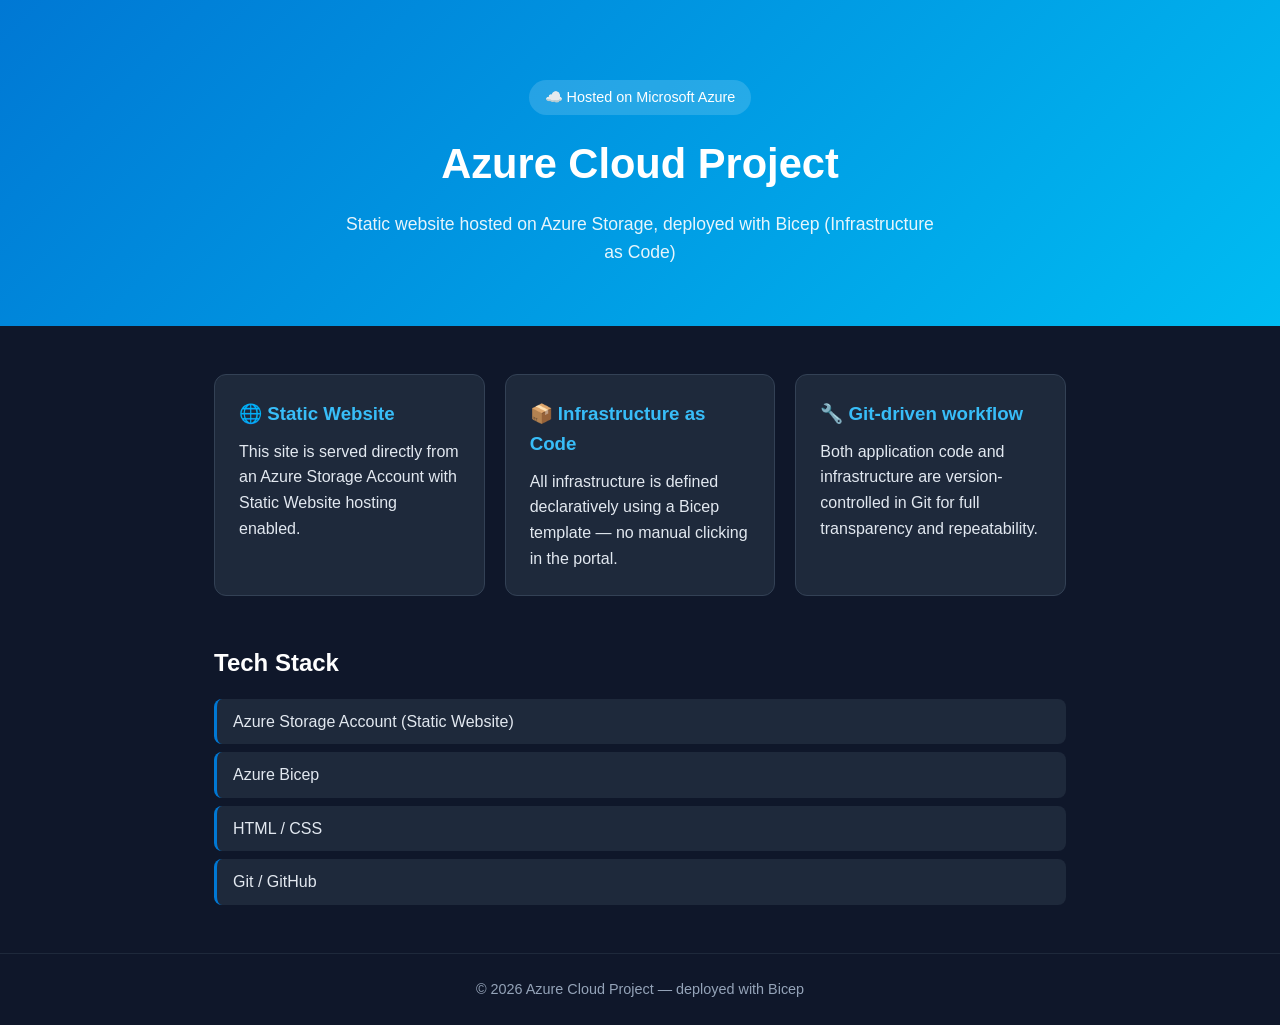
==== src/index.html @ ca34cc29 "Add website homepage" ====
<!DOCTYPE html>
<html lang="en">
<head>
    <meta charset="UTF-8">
    <meta name="viewport" content="width=device-width, initial-scale=1.0">
    <title>Azure Cloud Project</title>
    <link rel="stylesheet" href="style.css">
</head>
<body>
    <header class="hero">
        <div class="container">
            <p class="badge">☁️ Hosted on Microsoft Azure</p>
            <h1>Azure Cloud Project</h1>
            <p class="subtitle">Static website hosted on Azure Storage, deployed with Bicep (Infrastructure as Code)</p>
        </div>
    </header>

    <main class="container">
        <section class="cards">
            <div class="card">
                <h3>🌐 Static Website</h3>
                <p>This site is served directly from an Azure Storage Account with Static Website hosting enabled.</p>
            </div>
            <div class="card">
                <h3>📦 Infrastructure as Code</h3>
                <p>All infrastructure is defined declaratively using a Bicep template — no manual clicking in the portal.</p>
            </div>
            <div class="card">
                <h3>🔧 Git-driven workflow</h3>
                <p>Both application code and infrastructure are version-controlled in Git for full transparency and repeatability.</p>
            </div>
        </section>

        <section class="stack">
            <h2>Tech Stack</h2>
            <ul>
                <li>Azure Storage Account (Static Website)</li>
                <li>Azure Bicep</li>
                <li>HTML / CSS</li>
                <li>Git / GitHub</li>
            </ul>
        </section>
    </main>

    <footer>
        <p>&copy; 2026 Azure Cloud Project — deployed with Bicep</p>
    </footer>
</body>
</html>
---- src/style.css ----
* {
    margin: 0;
    padding: 0;
    box-sizing: border-box;
}

body {
    font-family: 'Segoe UI', Roboto, Helvetica, Arial, sans-serif;
    background-color: #0f172a;
    color: #e2e8f0;
    line-height: 1.6;
}

.container {
    max-width: 900px;
    margin: 0 auto;
    padding: 0 24px;
}

/* Hero */
.hero {
    background: linear-gradient(135deg, #0078d4, #00bcf2);
    padding: 80px 0 60px;
    text-align: center;
    color: #ffffff;
}

.badge {
    display: inline-block;
    background: rgba(255, 255, 255, 0.15);
    padding: 6px 16px;
    border-radius: 999px;

    font-size: 0.9rem;
    margin-bottom: 16px;
}

.hero h1 {
    font-size: 2.6rem;
    margin-bottom: 12px;
}

.subtitle {
    font-size: 1.1rem;
    opacity: 0.9;
    max-width: 600px;
    margin: 0 auto;
}

/* Cards */
.cards {
    display: grid;
    grid-template-columns: repeat(auto-fit, minmax(220px, 1fr));
    gap: 20px;
    margin: 48px 0;
}

.card {
    background: #1e293b;
    border: 1px solid #334155;
    border-radius: 12px;
    padding: 24px;
    transition: transform 0.2s ease, border-color 0.2s ease;
}


.card:hover {
    transform: translateY(-4px);
    border-color: #0078d4;
}

.card h3 {
    margin-bottom: 10px;
    color: #38bdf8;
}

/* Stack section */
.stack {
    margin: 48px 0;
}

.stack h2 {
    margin-bottom: 16px;
    color: #ffffff;
}

.stack ul {
    list-style: none;
}

.stack li {
    background: #1e293b;
    padding: 10px 16px;
    border-radius: 8px;
    margin-bottom: 8px;
    border-left: 3px solid #0078d4;
}


/* Footer */
footer {
    text-align: center;
    padding: 24px;
    color: #94a3b8;
    font-size: 0.9rem;
    border-top: 1px solid #1e293b;
    margin-top: 40px;
}
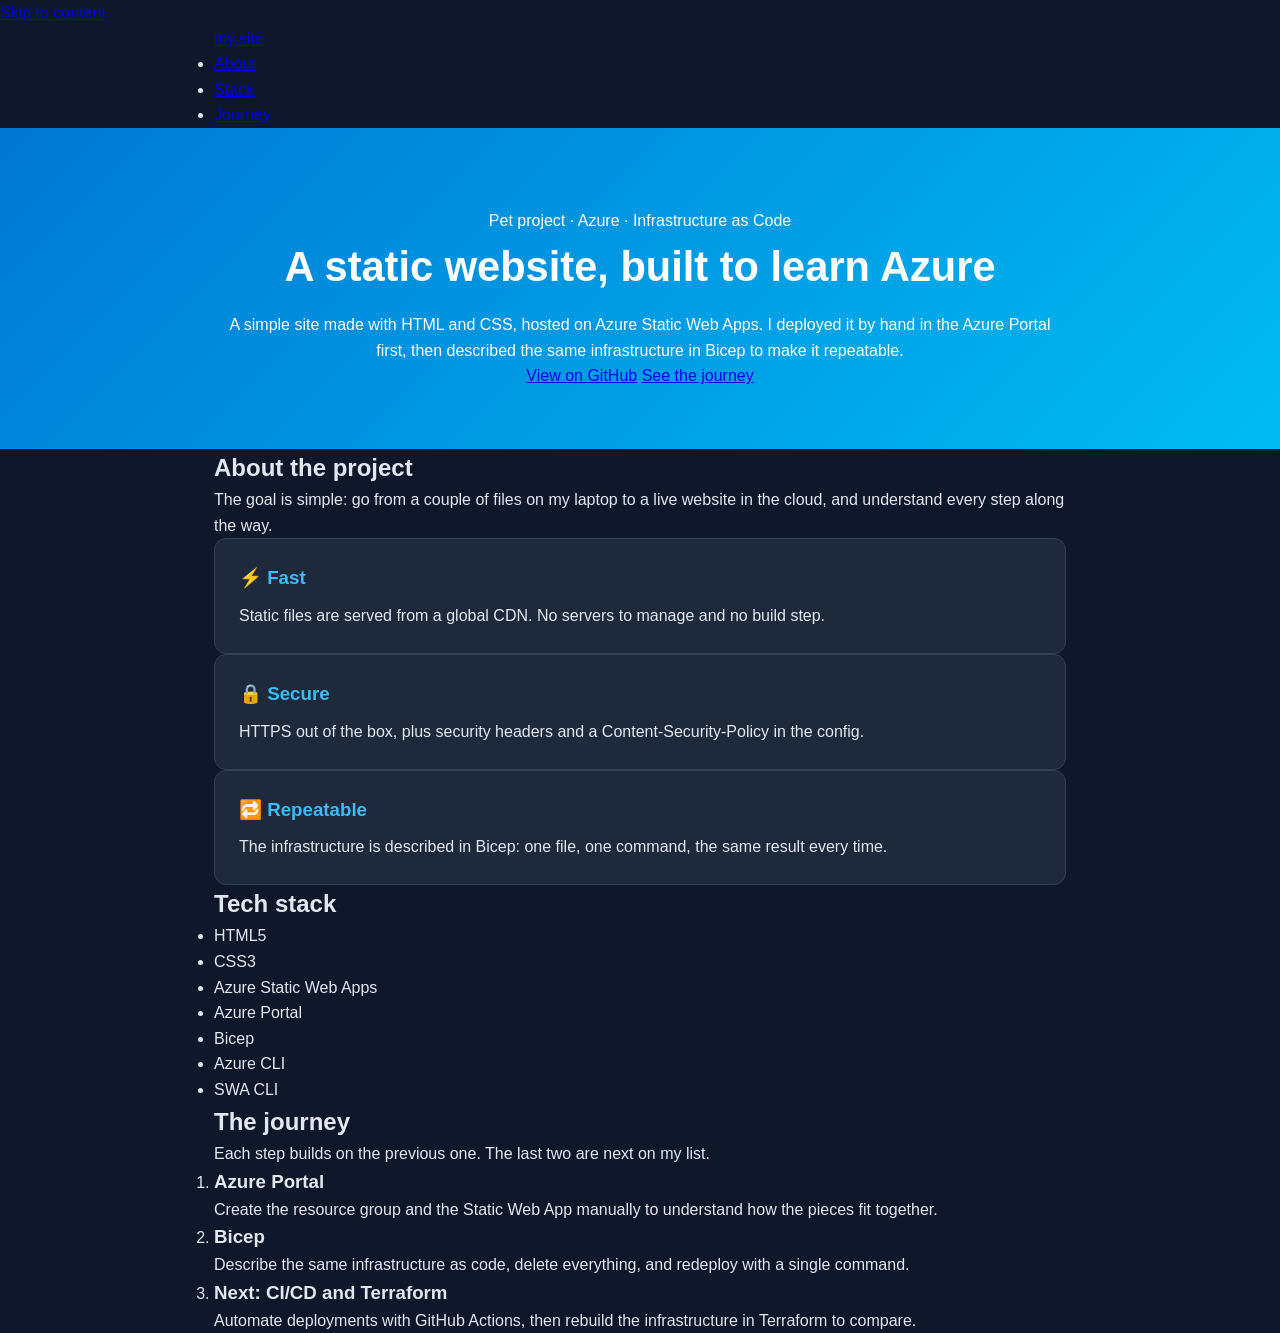
==== commit 66054b94: "feat: add landing page markup" ====
--- a/src/index.html
+++ b/src/index.html
@@ -1,49 +1,115 @@
 <!DOCTYPE html>
 <html lang="en">
 <head>
-    <meta charset="UTF-8">
-    <meta name="viewport" content="width=device-width, initial-scale=1.0">
-    <title>Azure Cloud Project</title>
-    <link rel="stylesheet" href="style.css">
+  <meta charset="UTF-8">
+  <meta name="viewport" content="width=device-width, initial-scale=1">
+  <title>My Static Site | Azure pet project</title>
+  <meta name="description" content="A simple static website deployed to Azure Static Web Apps, first manually through the Azure Portal and then with Bicep.">
+  <meta name="theme-color" content="#2563eb">
+
+  <!-- Open Graph (link preview) -->
+  <meta property="og:title" content="My Static Site">
+  <meta property="og:description" content="Pet project: Azure Static Web Apps, Azure Portal and Bicep">
+  <meta property="og:type" content="website">
+
+  <link rel="stylesheet" href="style.css">
 </head>
 <body>
-    <header class="hero">
-        <div class="container">
-            <p class="badge">☁️ Hosted on Microsoft Azure</p>
-            <h1>Azure Cloud Project</h1>
-            <p class="subtitle">Static website hosted on Azure Storage, deployed with Bicep (Infrastructure as Code)</p>
+  <a class="skip-link" href="#main">Skip to content</a>
+
+  <header class="site-header">
+    <div class="container header-inner">
+      <a href="#top" class="logo">my<span>.site</span></a>
+      <nav aria-label="Main navigation">
+        <ul class="nav-list">
+          <li><a href="#about">About</a></li>
+          <li><a href="#stack">Stack</a></li>
+          <li><a href="#journey">Journey</a></li>
+        </ul>
+      </nav>
+    </div>
+  </header>
+
+  <main id="main">
+    <!-- HERO -->
+    <section class="hero" id="top">
+      <div class="container">
+        <p class="eyebrow">Pet project · Azure · Infrastructure as Code</p>
+        <h1>A static website, <span class="accent">built to learn Azure</span></h1>
+        <p class="lead">
+          A simple site made with HTML and CSS, hosted on Azure Static Web Apps.
+          I deployed it by hand in the Azure Portal first, then described the same
+          infrastructure in Bicep to make it repeatable.
+        </p>
+        <div class="actions">
+          <a class="btn btn-primary" href="https://github.com/YOUR_USER/YOUR_REPO" target="_blank" rel="noopener noreferrer">View on GitHub</a>
+          <a class="btn btn-ghost" href="#journey">See the journey</a>
         </div>
-    </header>
+      </div>
+    </section>
 
-    <main class="container">
-        <section class="cards">
-            <div class="card">
-                <h3>🌐 Static Website</h3>
-                <p>This site is served directly from an Azure Storage Account with Static Website hosting enabled.</p>
-            </div>
-            <div class="card">
-                <h3>📦 Infrastructure as Code</h3>
-                <p>All infrastructure is defined declaratively using a Bicep template — no manual clicking in the portal.</p>
-            </div>
-            <div class="card">
-                <h3>🔧 Git-driven workflow</h3>
-                <p>Both application code and infrastructure are version-controlled in Git for full transparency and repeatability.</p>
-            </div>
-        </section>
+    <!-- ABOUT -->
+    <section class="section" id="about">
+      <div class="container">
+        <h2>About the project</h2>
+        <p class="section-intro">
+          The goal is simple: go from a couple of files on my laptop to a live
+          website in the cloud, and understand every step along the way.
+        </p>
+        <div class="grid">
+          <article class="card">
+            <h3>⚡ Fast</h3>
+            <p>Static files are served from a global CDN. No servers to manage and no build step.</p>
+          </article>
+          <article class="card">
+            <h3>🔒 Secure</h3>
+            <p>HTTPS out of the box, plus security headers and a Content-Security-Policy in the config.</p>
+          </article>
+          <article class="card">
+            <h3>🔁 Repeatable</h3>
+            <p>The infrastructure is described in Bicep: one file, one command, the same result every time.</p>
+          </article>
+        </div>
+      </div>
+    </section>
 
-        <section class="stack">
-            <h2>Tech Stack</h2>
-            <ul>
-                <li>Azure Storage Account (Static Website)</li>
-                <li>Azure Bicep</li>
-                <li>HTML / CSS</li>
-                <li>Git / GitHub</li>
-            </ul>
-        </section>
-    </main>
+    <!-- STACK -->
+    <section class="section section-alt" id="stack">
+      <div class="container">
+        <h2>Tech stack</h2>
+        <ul class="tags" aria-label="Technologies">
+          <li>HTML5</li>
+          <li>CSS3</li>
+          <li>Azure Static Web Apps</li>
+          <li>Azure Portal</li>
+          <li>Bicep</li>
+          <li>Azure CLI</li>
+          <li>SWA CLI</li>
+        </ul>
+      </div>
+    </section>
 
-    <footer>
-        <p>&copy; 2026 Azure Cloud Project — deployed with Bicep</p>
-    </footer>
-</body>
-</html>+    <!-- JOURNEY -->
+    <section class="section" id="journey">
+      <div class="container">
+        <h2>The journey</h2>
+        <p class="section-intro">
+          Each step builds on the previous one. The last two are next on my list.
+        </p>
+        <ol class="steps">
+          <li>
+            <h3>Azure Portal</h3>
+            <p>Create the resource group and the Static Web App manually to understand how the pieces fit together.</p>
+          </li>
+          <li>
+            <h3>Bicep</h3>
+            <p>Describe the same infrastructure as code, delete everything, and redeploy with a single command.</p>
+          </li>
+          <li>
+            <h3>Next: CI/CD and Terraform</h3>
+            <p>Automate deployments with GitHub Actions, then rebuild the infrastructure in Terraform to compare.</p>
+          </li>
+        </ol>
+      </div>
+    </section>
+
